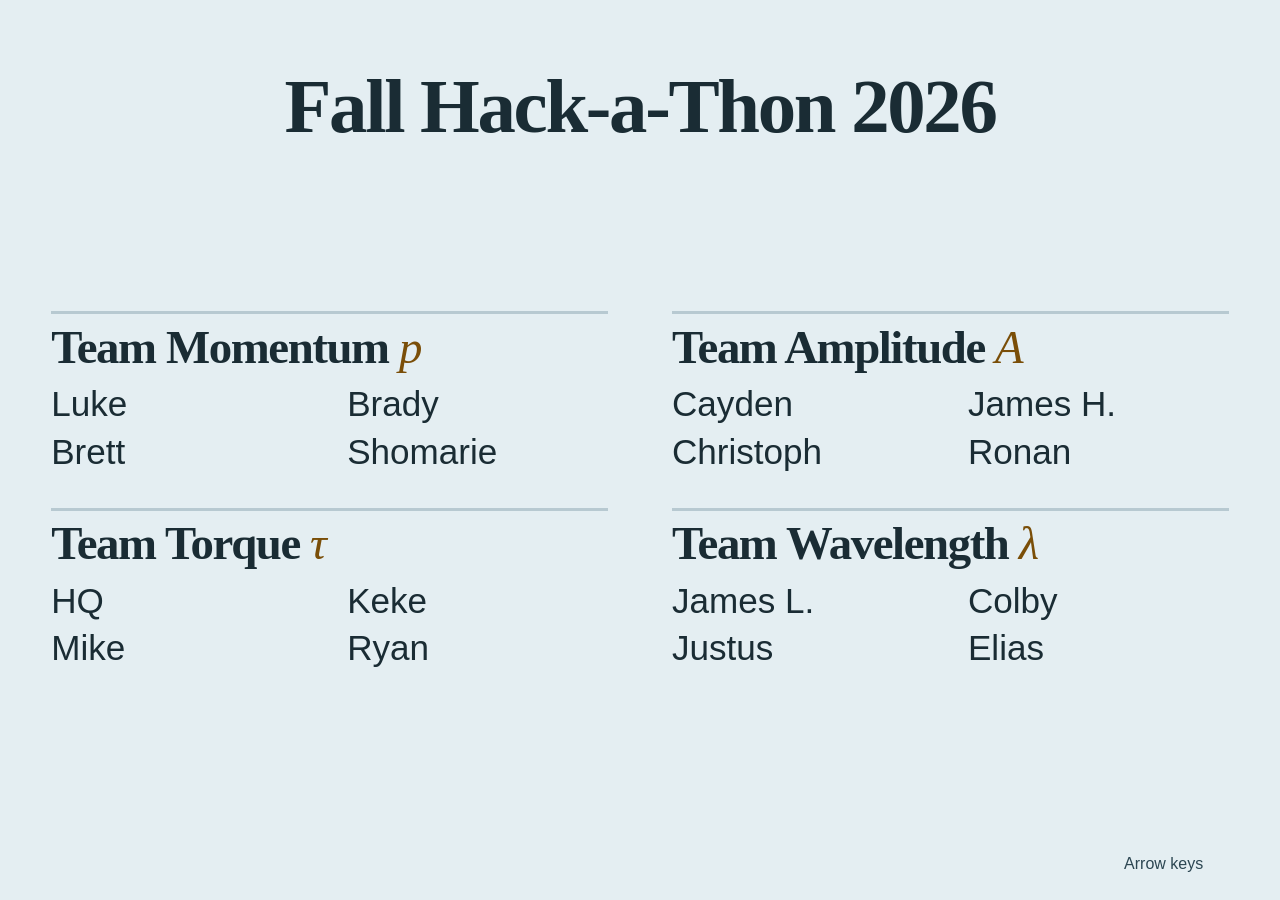
==== challenge/index.html @ 32e6c5f6 "Publish the challenge deck so the class can open it from a link. Co-authored-by: Cursor <cursoragent" ====
<!DOCTYPE html>
<html lang="en">
<head>
  <meta charset="utf-8">
  <meta name="viewport" content="width=device-width, initial-scale=1">
  <title>Fall Hack-a-Thon Challenge</title>
  <link rel="stylesheet" href="../opening/slides.css?v=4">
  <link rel="stylesheet" href="challenge.css?v=8">
</head>
<body>
  <main id="deck">
    <section class="slide on intro opener" data-title="Open" data-steps="groups,matter,fall" data-step="groups">
      <h1>Fall Hack&#8209;a&#8209;Thon 2026</h1>
      <div class="stage">
        <div class="groups">
          <article class="group" style="--i: 0">
            <h2>Team Momentum <span>p</span></h2>
            <ul><li>Luke</li><li>Brady</li><li>Brett</li><li>Shomarie</li></ul>
          </article>
          <article class="group" style="--i: 1">
            <h2>Team Amplitude <span>A</span></h2>
            <ul><li>Cayden</li><li>James H.</li><li>Christoph</li><li>Ronan</li></ul>
          </article>
          <article class="group" style="--i: 2">
            <h2>Team Torque <span>τ</span></h2>
            <ul><li>HQ</li><li>Keke</li><li>Mike</li><li>Ryan</li></ul>
          </article>
          <article class="group" style="--i: 3">
            <h2>Team Wavelength <span>λ</span></h2>
            <ul><li>James L.</li><li>Colby</li><li>Justus</li><li>Elias</li></ul>
          </article>
        </div>
        <canvas data-demo="title" data-hold data-loop="off" width="1200" height="420"></canvas>
      </div>
    </section>

    <section class="slide intro" data-title="The Challenge" data-hold>
      <h1>The Challenge</h1>
      <p class="sub tagline">Four simulations per team, four <i>different</i> departments.</p>
      <canvas data-demo="departments" data-hold data-loop="off" width="1200" height="420"></canvas>
    </section>

    <section class="slide" data-title="Demo or homework">
      <div class="pair">
        <article>
          <p class="who">Option A</p>
          <h2>A class demo</h2>
          <p class="note">The teacher projects it and drives it live in front of the class.</p>
          <div class="page">
            <header><strong>Physics</strong><span>Honors Physics · Orbits</span></header>
            <canvas data-demo="force" width="600" height="400"></canvas>
          </div>
        </article>
        <article>
          <p class="who">Option B</p>
          <h2>Homework or Linked Post</h2>
          <p class="note">Students open a link on their own and explore it.</p>
          <div class="page">
            <header><strong>Physics</strong><span>Physics 1 · Momentum</span></header>
            <canvas data-demo="connect" width="600" height="400"></canvas>
          </div>
        </article>
      </div>
    </section>

    <section class="slide end" data-title="Judging">
      <h2 class="board-title">How it&rsquo;s judged</h2>
      <div class="criteria">
        <div>
          <h3>Must have</h3>
          <ul class="checks">
            <li>Matter.js is the core engine</li>
            <li>Viewable on the web &mdash; anyone opens a link</li>
            <li>Hosted on GitHub &mdash; all four in one repo, or four separate repos</li>
            <li>Department (and class) shown prominently on the page</li>
            <li>Works as a class demo or homework / posting</li>
          </ul>
        </div>
        <div>
          <h3>Scored on</h3>
          <ol class="scored">
            <li><strong>Useful</strong> to a real class in that department</li>
            <li><strong>Beautiful</strong> &mdash; aesthetically interesting</li>
            <li><strong>Smooth</strong> &mdash; runs well, easy for non&#8209;coders to operate</li>
          </ol>
        </div>
      </div>
      <p class="judges">Judged by faculty from across the school.</p>
    </section>

    <section class="slide end" data-title="Choose Wisely">
      <h2 class="board-title">Choose Wisely</h2>
      <p class="lead">Each department is ranked on its own: best gets <b>4</b>, then <b>3</b>, <b>2</b>, <b>1</b>.</p>
      <div class="criteria">
        <div>
          <h3>Science &mdash; all four teams</h3>
          <div class="bars">
            <div class="bar" style="--pts: 4"><b>4</b><span>τ</span></div>
            <div class="bar" style="--pts: 3"><b>3</b><span>p</span></div>
            <div class="bar" style="--pts: 2"><b>2</b><span>λ</span></div>
            <div class="bar" style="--pts: 1"><b>1</b><span>A</span></div>
          </div>
        </div>
        <div>
          <h3>World Languages &mdash; one team</h3>
          <div class="bars">
            <div class="bar" style="--pts: 4"><b>4</b><span>λ</span></div>
          </div>
        </div>
      </div>
      <p class="judges">Crowded department: fight for points. Empty department: take all 4. Pick strategically &mdash; up to <b>16</b> points per team.</p>
    </section>

    <section class="slide end" data-title="Spectrum">
      <div class="spectrum">
        <div class="names">
          <span><b>Science</b></span>
          <span><b>Math</b></span>
          <span><b>Art</b></span>
          <span><b>History</b></span>
          <span><b>English</b></span>
          <span><b>World Languages</b></span>
          <span><b>Wellbeing</b></span>
        </div>
        <div class="shaft" aria-hidden="true"></div>
        <div class="poles">
          <span>Easy</span>
          <span>Hard?</span>
        </div>
        <p class="strategy">What&rsquo;s the Strategy?</p>
      </div>
    </section>

    <section class="slide end" data-title="Turning it in">
      <h2 class="board-title">Turning it in</h2>
      <div class="criteria one">
        <ul class="checks">
          <li><strong>Everyone contributes.</strong> I need to see each member&rsquo;s GitHub username in the commits &mdash; or each member submits a different repo.</li>
          <li><strong>Submit the web form</strong> with your repo link(s) and every member&rsquo;s GitHub username.</li>
          <li><strong>When time is up, I download every repo.</strong> That copy is what gets judged &mdash; later commits don&rsquo;t count.</li>
        </ul>
      </div>
    </section>

    <section class="slide end summary" data-title="Time starts now">
      <h2 class="board-title">Time starts now</h2>
      <div class="criteria">
        <div>
          <h3>The challenge</h3>
          <ul class="plain">
            <li>Four simulations per team</li>
            <li>Four <em>different</em> departments</li>
            <li>A class could actually use it</li>
          </ul>
          <p class="scored-line">Scored on <b>useful</b>, <b>beautiful</b>, and <b>smooth</b>.</p>
        </div>
        <div>
          <h3>Must have</h3>
          <ul class="checks">
            <li>Matter.js is the core engine</li>
            <li>Viewable on the web &mdash; anyone opens a link</li>
            <li>Hosted on GitHub &mdash; one repo, or four</li>
            <li>Department and class shown on the page</li>
            <li>A class demo, or homework / a linked post</li>
          </ul>
        </div>
      </div>
      <p class="judges">Questions?</p>
    </section>
  </main>

  <footer>
    <p id="count"></p>
    <p class="keys">Arrow keys</p>
  </footer>

  <script src="../reference/vendor/matter.min.js"></script>
  <script src="../opening/demos.js?v=4"></script>
  <script src="../opening/deck.js?v=4"></script>
</body>
</html>
---- opening/slides.css ----
:root {
  --paper: #e4eef2;
  --ink: #1a2c34;
  --steel: #2c4652;
  --line: #b7c9d1;
  --measure: #7a4e08;
}

* { box-sizing: border-box; }

html, body {
  margin: 0;
  height: 100%;
  background: var(--paper);
  color: var(--ink);
  font-family: "Avenir Next", "Segoe UI", sans-serif;
}

body {
  min-height: 100%;
}

.slide {
  display: none;
  min-height: 100vh;
  padding: 7vh 6vw 12vh;
}

.slide.on { display: flex; flex-direction: column; }

/* Title slide: the heading sits centered, then lifts to make room for the Matter.js title. */
.slide.intro {
  justify-content: center;
  align-items: center;
}

.intro h1 {
  margin: 0;
  font-family: "Iowan Old Style", Palatino, "Palatino Linotype", Georgia, serif;
  font-size: clamp(2.6rem, 6vw, 5.5rem);
  letter-spacing: -0.03em;
  transform: translateY(var(--drop, 0px)); /* set by the deck script */
  transition: transform 1.2s cubic-bezier(0.2, 0.8, 0.2, 1);
}

.intro.revealed h1 { transform: none; }

/* Groups rise in one after another with a small bounce. */
.groups {
  display: grid;
  grid-template-columns: 1fr 1fr;
  gap: 4vh 5vw;
  width: min(84vw, 120vh);
  margin-top: 5vh;
}

.group {
  border-top: 3px solid var(--line);
  padding-top: 1.2vh;
  opacity: 0;
  transform: translateY(30vh);
  transition: transform 0.9s cubic-bezier(0.3, 1.45, 0.55, 1), opacity 0.4s ease;
}

.intro.revealed .group {
  opacity: 1;
  transform: none;
  transition-delay: calc(0.35s + var(--i) * 0.18s);
}

.group h2 {
  max-width: none;
  margin: 0 0 0.3em;
  font-size: clamp(2rem, 5.2vh, 3.8rem);
}

.group h2 span {
  color: var(--measure);
  font-style: italic;
  font-weight: 500;
}

.group ul {
  margin: 0;
  padding: 0;
  list-style: none;
  display: grid;
  grid-template-columns: 1fr 1fr;
  gap: 0.2em 1em;
  font-size: clamp(1.3rem, 3.9vh, 2.8rem);
}

/* Fades in once the balls have settled into the title. */
.intro .sub {
  margin: 0.4em 0 0;
  font-size: clamp(1.4rem, 2.8vw, 2.4rem);
  color: var(--steel);
  opacity: 0;
  transform: translateY(0.6em);
  transition: opacity 1s ease, transform 1s ease;
}

.intro.revealed .sub {
  opacity: 1;
  transform: none;
  transition-delay: 4.2s;
}

.intro canvas {
  width: min(88vw, 150vh) !important;
  aspect-ratio: 1200 / 420;
  border-bottom: none;
}

/* The grid slides only need room for the footer line. */
.slide.end { padding-bottom: 8vh; }

.who {
  margin: 0 0 3vh;
  color: var(--steel);
  font-size: 1.25rem;
}

.pair {
  flex: 1;
  display: grid;
  grid-template-columns: 1fr 1fr;
  gap: 6vw;
  align-items: start;
}

h2 {
  margin: 0 0 0.6em;
  max-width: 12ch;
  font-family: "Iowan Old Style", Palatino, "Palatino Linotype", Georgia, serif;
  font-size: clamp(2.4rem, 4.6vw, 4.25rem);
  font-weight: 600;
  letter-spacing: -0.03em;
  line-height: 0.98;
}

/* Render.create sets an inline pixel width; let the layout win. */
canvas {
  display: block;
  width: 100% !important;
  height: auto !important;
  aspect-ratio: 3 / 2;
  border-bottom: 2px solid var(--line);
}

.board-title {
  max-width: none;
  text-align: center;
  font-size: clamp(2rem, 4vw, 3.2rem);
  margin-bottom: 0.45em;
}

.board {
  margin: 0;
  padding: 0;
  list-style: none;
  display: grid;
  grid-template-columns: repeat(3, minmax(0, 1fr));
  gap: 2.5vh 2.5vw;
  /* Narrow enough that three rows of 3:2 tiles plus captions fit the screen height. */
  width: min(100%, calc(4.5 * ((70vh - 5rem) / 3 - 2.4rem) + 5vw));
  margin: 0 auto;
}

.board .center {
  aspect-ratio: 3 / 2;
  display: flex;
  flex-direction: column;
  justify-content: center;
  align-items: center;
  text-align: center;
  border-bottom: 2px solid var(--line);
}

.board .center strong {
  font-size: 1.2em;
  letter-spacing: -0.02em;
}

.board .center em {
  margin-top: 0.3em;
  font-style: normal;
  font-family: "Avenir Next", "Segoe UI", sans-serif;
  font-weight: 500;
  color: var(--measure);
}

.board li {
  font-family: "Iowan Old Style", Palatino, "Palatino Linotype", Georgia, serif;
  font-weight: 600;
  font-size: clamp(1rem, 1.5vw, 1.3rem);
  line-height: 1.2;
}

.board span { display: block; margin-top: 0.5em; }

/* Slide 6: the same grid flanked by the API terms each challenge needs. */
.with-terms {
  display: grid;
  grid-template-columns: minmax(0, 1fr) auto minmax(0, 1fr);
  gap: 2.5vw;
  align-items: stretch;
}

.with-terms .board {
  align-self: start;
  width: min(58vw, calc(4.5 * ((70vh - 5rem) / 3 - 2.4rem) + 5vw));
}

.terms {
  /* Groups spread down the full grid height; text scales with screen height. */
  display: flex;
  flex-direction: column;
  justify-content: space-between;
}

.terms h3 {
  margin: 0 0 0.2em;
  font-family: "Iowan Old Style", Palatino, "Palatino Linotype", Georgia, serif;
  font-size: clamp(0.9rem, 2.4vh, 2rem);
}

.terms ul {
  margin: 0;
  padding: 0;
  list-style: none;
  font-size: clamp(0.8rem, 2.15vh, 1.75rem);
  line-height: 1.35;
}

.terms code {
  font-family: "Avenir Next", "Segoe UI", sans-serif;
  color: var(--measure);
}

.with-terms > .terms:first-child { text-align: right; }

footer {
  position: fixed;
  left: 6vw;
  right: 6vw;
  bottom: 3vh;
  display: flex;
  justify-content: space-between;
  color: var(--steel);
  font-size: 1rem;
}

footer p { margin: 0; }

@media (max-width: 800px) {
  .pair { grid-template-columns: 1fr; }
  .board { grid-template-columns: 1fr 1fr; }
  h2 { max-width: 16ch; }
}

@media (prefers-reduced-motion: reduce) {
  .slide { scroll-behavior: auto; }
}
---- challenge/challenge.css ----
/* Extra pieces for the challenge deck; everything else comes from ../opening/slides.css. */

.intro .sub.tagline {
  max-width: 22em;
  margin: 0.2em 0 0.4em;
  font-family: "Iowan Old Style", Palatino, "Palatino Linotype", Georgia, serif;
  font-weight: 600;
  line-height: 1.25;
  text-align: center;
  color: var(--measure);
}

.intro.revealed .sub.tagline { transition-delay: 0.4s; }

.note {
  margin: -0.4em 0 2.5vh;
  font-size: clamp(1.1rem, 2.4vh, 1.6rem);
  color: var(--steel);
}

/* A mock web page: department banner across the top, simulation below. */
.page {
  border: 2px solid var(--line);
  background: #fff;
}

.page header {
  display: flex;
  align-items: baseline;
  justify-content: space-between;
  gap: 1em;
  padding: 0.6em 0.9em;
  background: var(--steel);
  color: #fff;
}

.page header strong {
  font-family: "Iowan Old Style", Palatino, "Palatino Linotype", Georgia, serif;
  font-size: clamp(1.4rem, 3.4vh, 2.4rem);
  letter-spacing: -0.02em;
}

.page header span { font-size: clamp(0.9rem, 2vh, 1.3rem); opacity: 0.85; }

.page canvas { border-bottom: none; max-height: 44vh; object-fit: contain; }

.criteria {
  flex: 1;
  display: grid;
  grid-template-columns: 1fr 1fr;
  gap: 6vw;
  width: min(100%, 150vh);
  margin: 2vh auto 0;
}

.criteria h3 {
  margin: 0 0 0.6em;
  padding-bottom: 0.3em;
  border-bottom: 3px solid var(--line);
  font-family: "Iowan Old Style", Palatino, "Palatino Linotype", Georgia, serif;
  font-size: clamp(1.6rem, 4.4vh, 3rem);
}

.criteria ul, .criteria ol {
  margin: 0;
  padding: 0;
  list-style: none;
  font-size: clamp(1.1rem, 3.2vh, 2.2rem);
  line-height: 1.25;
}

.criteria li { margin-bottom: 0.8em; padding-left: 1.6em; position: relative; }

.checks li::before {
  content: "✓";
  position: absolute;
  left: 0;
  color: var(--measure);
  font-weight: 700;
}

.scored { counter-reset: n; }

.scored li::before {
  counter-increment: n;
  content: counter(n);
  position: absolute;
  left: 0;
  color: var(--measure);
  font-weight: 700;
}

.scored strong { color: var(--ink); }

.judges {
  margin: 0;
  text-align: center;
  font-size: clamp(1rem, 2.4vh, 1.6rem);
  color: var(--steel);
}

@media (max-width: 800px) {
  .criteria { grid-template-columns: 1fr; }
}

.lead {
  margin: 0 0 2vh;
  text-align: center;
  font-size: clamp(1.1rem, 3.2vh, 2.2rem);
}

.lead b, .judges b { color: var(--measure); }

/* Point bars: height scales with --pts, team symbol underneath. */
.bars {
  display: flex;
  align-items: flex-end;
  gap: 1.5vw;
  height: 36vh;
}

.bar {
  flex: 0 1 7em;
  height: calc(var(--pts) * 25%);
  min-height: 3.5em; /* room for the number and symbol on a 1-point bar */
  display: flex;
  flex-direction: column;
  justify-content: space-between;
  align-items: center;
  padding: 0.4em 0;
  background: var(--steel);
  color: #fff;
  font-size: clamp(1.2rem, 3.6vh, 2.4rem);
}

.bar:first-child { background: var(--measure); }

.bar span {
  font-family: "Iowan Old Style", Palatino, "Palatino Linotype", Georgia, serif;
  font-style: italic;
}

.criteria.one { grid-template-columns: 1fr; width: min(100%, 110vh); }

/* Opening: the title stays put. Groups fade, then the Matter.js balls. */
.slide.intro.opener {
  justify-content: flex-start;
  align-items: center;
}

.opener.intro h1,
.opener.intro.revealed h1 {
  transform: none;
  transition: none;
}

.opener .stage {
  position: relative;
  flex: 1;
  width: min(92vw, 140vh);
  min-height: 0;
  margin-top: 4vh;
}

.opener .groups {
  position: absolute;
  inset: 0;
  z-index: 1;
  width: 100%;
  height: 100%;
  margin: 0;
  align-content: center;
}

/* Beat the shared reveal rule so the heading's lift doesn't also pin the cards on. */
.opener .group,
.opener.intro.revealed .group {
  opacity: 1;
  transform: none;
  transition: none;
}

.opener[data-step="groups"] .group {
  animation: opener-in 0.7s cubic-bezier(0.2, 0.8, 0.2, 1) both;
  animation-delay: calc(0.05s + var(--i) * 0.1s);
}

.opener[data-step="matter"] .groups,
.opener[data-step="fall"] .groups {
  animation: opener-out 0.45s ease forwards;
  pointer-events: none;
}

@keyframes opener-in {
  from { opacity: 0; transform: translateY(2vh); }
  to { opacity: 1; transform: none; }
}

@keyframes opener-out {
  to { opacity: 0; }
}

.opener canvas {
  position: absolute;
  left: 0;
  right: 0;
  top: 50%;
  z-index: 0;
  width: 100% !important;
  height: auto !important;
  transform: translateY(-50%);
  opacity: 0;
}

.opener[data-step="matter"] canvas,
.opener[data-step="fall"] canvas {
  z-index: 2;
  opacity: 1;
}

/* Departments on a line from Easy to Hard? */
.spectrum {
  flex: 1;
  display: flex;
  flex-direction: column;
  justify-content: center;
  width: 100%;
  padding: 0 1vw 4vh;
}

.names {
  display: grid;
  grid-template-columns: repeat(7, minmax(0, 1fr));
  align-items: end;
}

.names span {
  display: flex;
  flex-direction: column;
  align-items: center;
  justify-content: flex-end;
  padding: 0 0.28em;
  font-family: "Iowan Old Style", Palatino, "Palatino Linotype", Georgia, serif;
}

.names b {
  display: flex;
  align-items: center;
  justify-content: center;
  box-sizing: border-box;
  width: 100%;
  min-height: 2.7em;
  padding: 0.32em 0.06em;
  border: 2px solid var(--ink);
  background: #fff;
  font-weight: 600;
  font-size: clamp(1.05rem, 1.85vw, 2.45rem);
  letter-spacing: -0.03em;
  line-height: 1.05;
  text-align: center;
}

.names span::after {
  content: "";
  width: 3px;
  height: 3.2vh;
  margin-top: 1.8vh;
  background: var(--steel);
}

.shaft {
  position: relative;
  height: 7px;
  margin: 0 0.2em;
  background: linear-gradient(90deg, var(--ink), var(--measure));
  font-size: clamp(1.5rem, 3.2vh, 2.2rem);
}

.shaft::before,
.shaft::after {
  content: "";
  position: absolute;
  top: 50%;
  border-style: solid;
}

.shaft::before {
  left: 0;
  transform: translate(-55%, -50%);
  border-width: 0.7em 1.15em 0.7em 0;
  border-color: transparent var(--ink) transparent transparent;
}

.shaft::after {
  right: 0;
  transform: translate(55%, -50%);
  border-width: 0.7em 0 0.7em 1.15em;
  border-color: transparent transparent transparent var(--measure);
}

.poles {
  display: flex;
  justify-content: space-between;
  margin-top: 1.6vh;
  font-family: "Iowan Old Style", Palatino, "Palatino Linotype", Georgia, serif;
  font-weight: 600;
  font-size: clamp(2.2rem, 6.5vh, 4.4rem);
  letter-spacing: -0.03em;
  line-height: 1;
}

.poles span:last-child { color: var(--measure); }

.strategy {
  margin: 5vh 0 0;
  text-align: center;
  font-family: "Iowan Old Style", Palatino, "Palatino Linotype", Georgia, serif;
  font-weight: 600;
  font-size: clamp(2.4rem, 6.5vh, 4.6rem);
  letter-spacing: -0.03em;
  line-height: 1;
}

/* Leave-up summary. */
.summary .board-title { font-size: clamp(2.4rem, 5.5vh, 4.2rem); }

.summary .plain {
  margin: 0;
  padding: 0;
  list-style: none;
  font-size: clamp(1.15rem, 3.2vh, 2.15rem);
  line-height: 1.3;
}

.summary .plain li { margin-bottom: 0.7em; padding-left: 0; }

.summary em {
  color: var(--measure);
  font-style: italic;
}

.scored-line {
  margin: 1.4em 0 0;
  font-size: clamp(1.05rem, 2.6vh, 1.7rem);
  line-height: 1.35;
}

.scored-line b { color: var(--measure); }
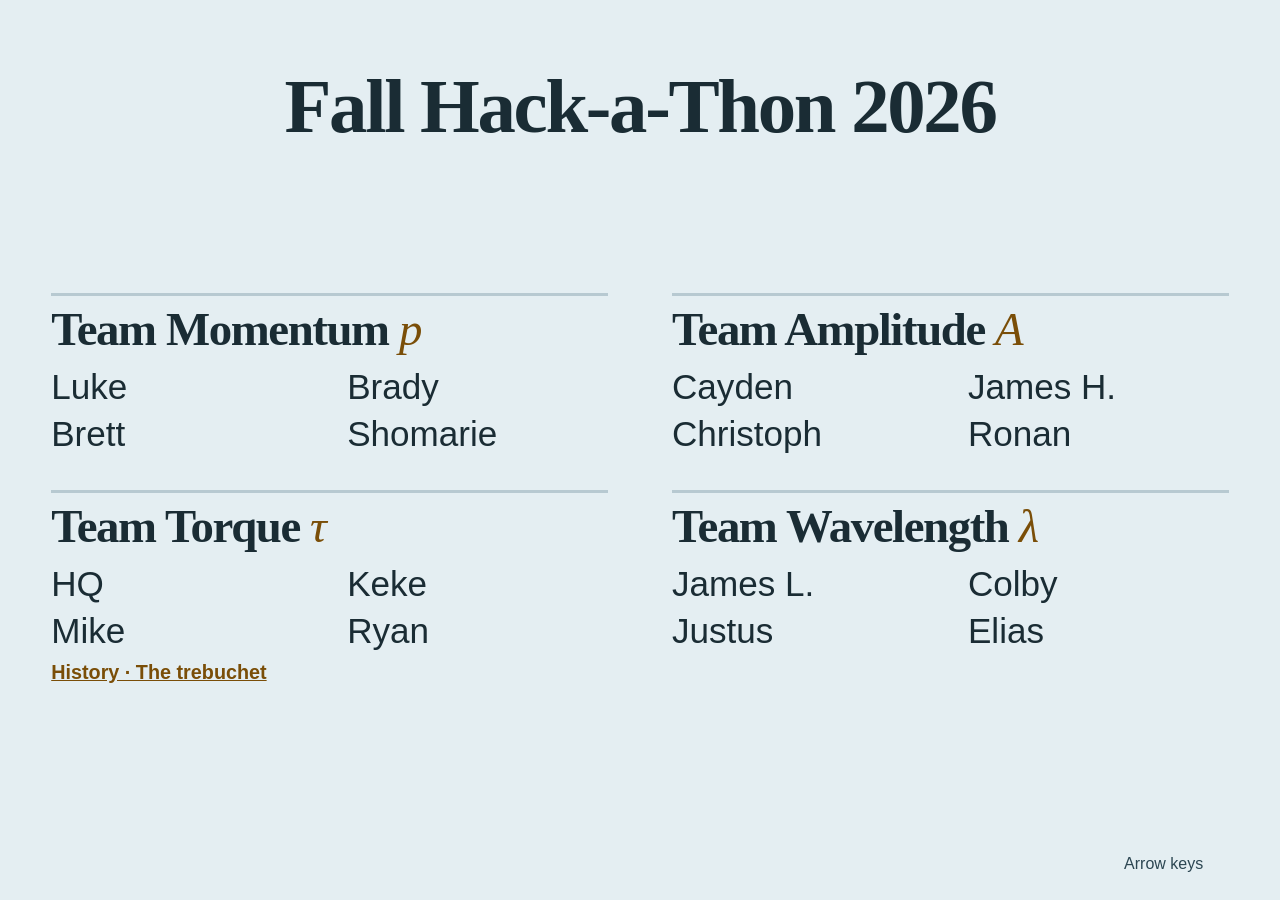
==== commit 52816494: "Put Team Torque's trebuchet link on the opening slide." ====
--- a/challenge/index.html
+++ b/challenge/index.html
@@ -5,7 +5,7 @@
   <meta name="viewport" content="width=device-width, initial-scale=1">
   <title>Fall Hack-a-Thon Challenge</title>
   <link rel="stylesheet" href="../opening/slides.css?v=4">
-  <link rel="stylesheet" href="challenge.css?v=8">
+  <link rel="stylesheet" href="challenge.css?v=9">
 </head>
 <body>
   <main id="deck">
@@ -24,6 +24,7 @@
           <article class="group" style="--i: 2">
             <h2>Team Torque <span>τ</span></h2>
             <ul><li>HQ</li><li>Keke</li><li>Mike</li><li>Ryan</li></ul>
+            <p class="entry"><a href="https://rfelsberg29-rgb.github.io/rfrepo26/history-trebuchet/">History · The trebuchet</a></p>
           </article>
           <article class="group" style="--i: 3">
             <h2>Team Wavelength <span>λ</span></h2>
--- a/challenge/challenge.css
+++ b/challenge/challenge.css
@@ -178,6 +178,17 @@
   opacity: 1;
   transform: none;
   transition: none;
+}
+
+.group .entry {
+  margin: 0.45em 0 0;
+  font-size: clamp(0.95rem, 2.2vh, 1.35rem);
+  line-height: 1.3;
+}
+
+.group .entry a {
+  color: var(--measure);
+  font-weight: 650;
 }
 
 .opener[data-step="groups"] .group {
